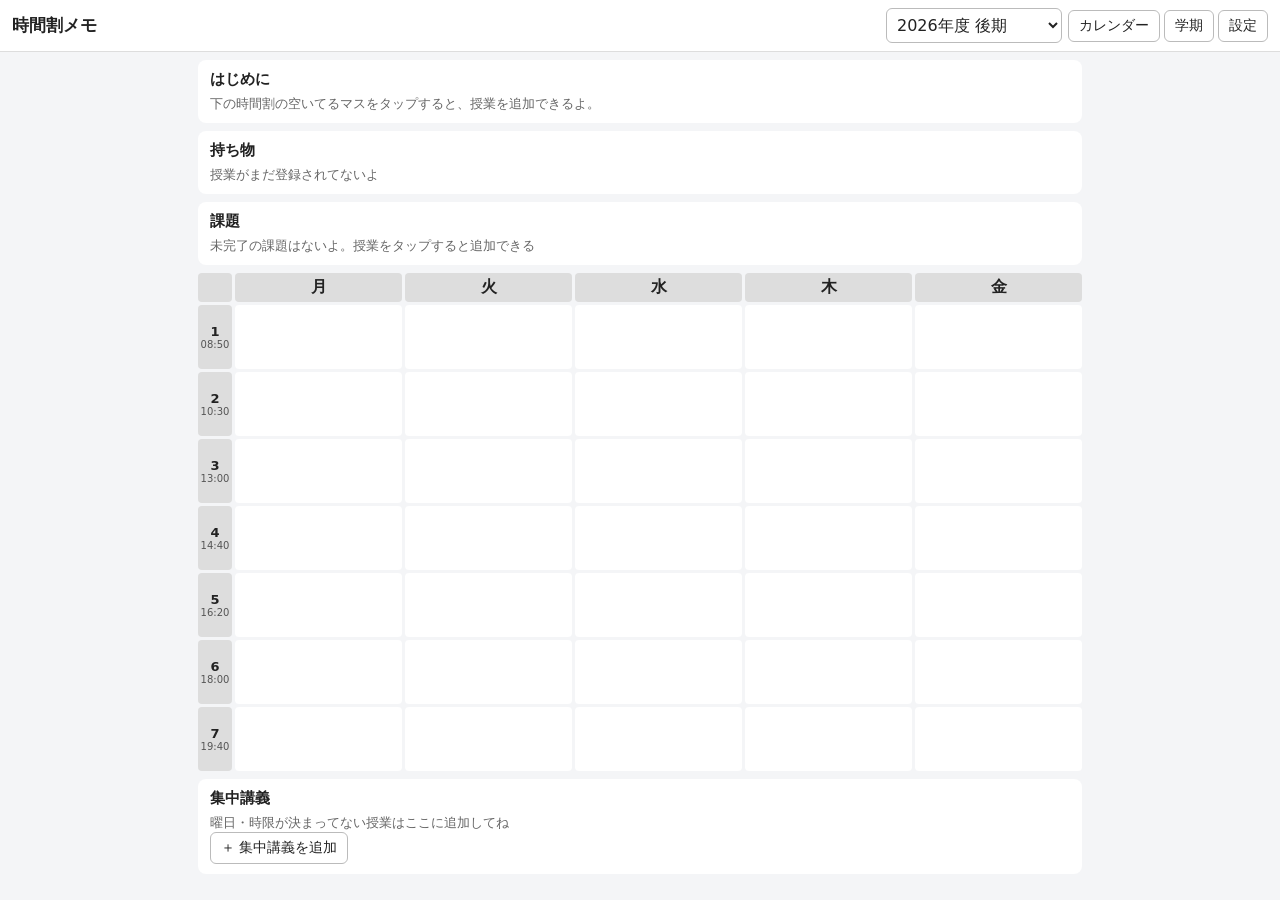
==== gray.html @ 5c53b345 "Add files via upload" ====
<!DOCTYPE html>
<html lang="ja">
<head>
<meta charset="UTF-8">
<meta name="viewport" content="width=device-width,initial-scale=1">
<meta name="apple-mobile-web-app-title" content="時間割メモ">
<link rel="apple-touch-icon" href="icon-gray.png">
<title>時間割メモ</title>
<style>
  html, body { margin: 0; height: 100%; }
  iframe { display: block; width: 100%; height: 100%; border: 0; }
</style>
</head>
<body>
<iframe src="./" title="時間割メモ"></iframe>
</body>
</html>
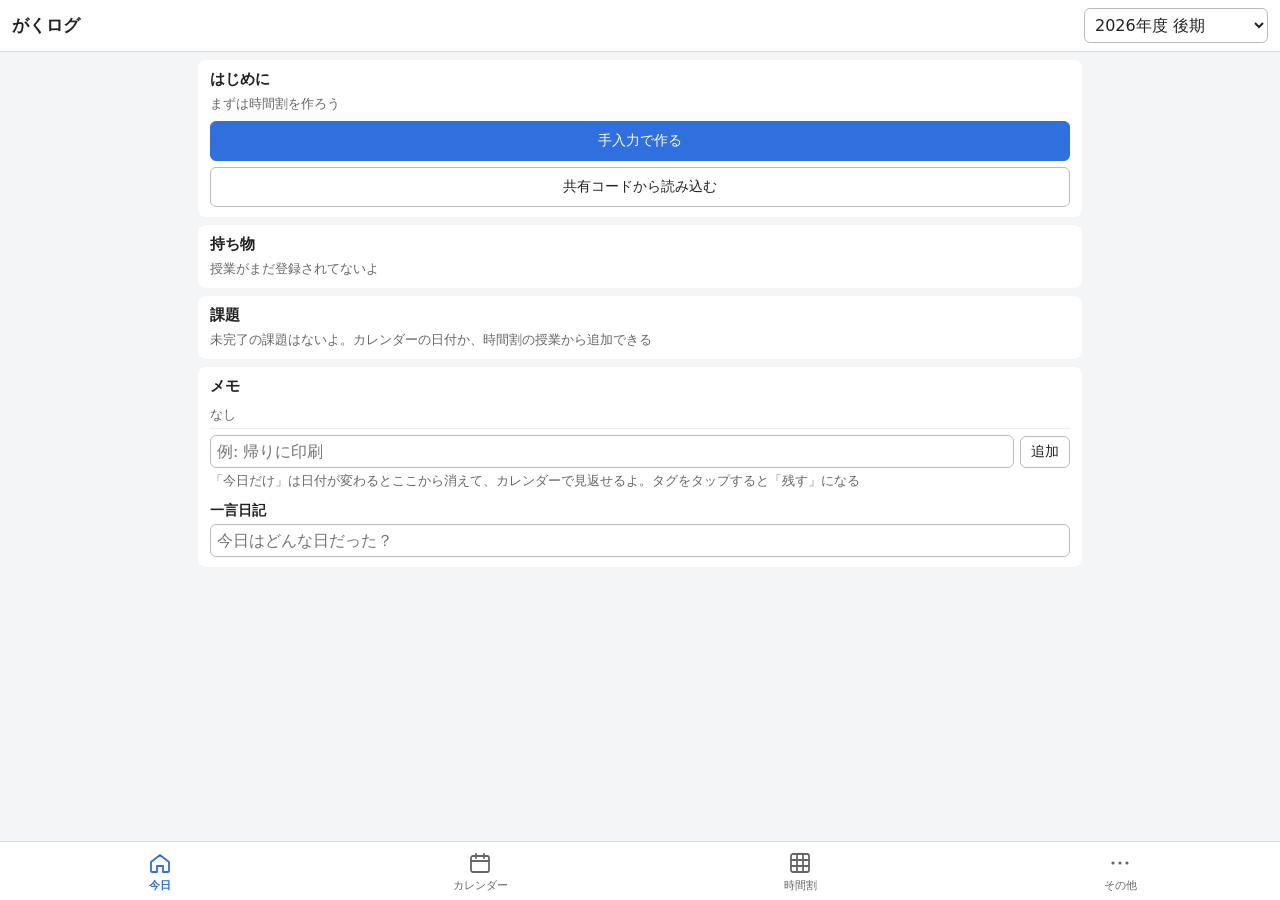
==== commit 41dc7d86: "Add files via upload" ====
--- a/gray.html
+++ b/gray.html
@@ -12,6 +12,6 @@
 </style>
 </head>
 <body>
-<iframe src="./" title="時間割メモ"></iframe>
+<iframe src="./" title="がくログ"></iframe>
 </body>
 </html>
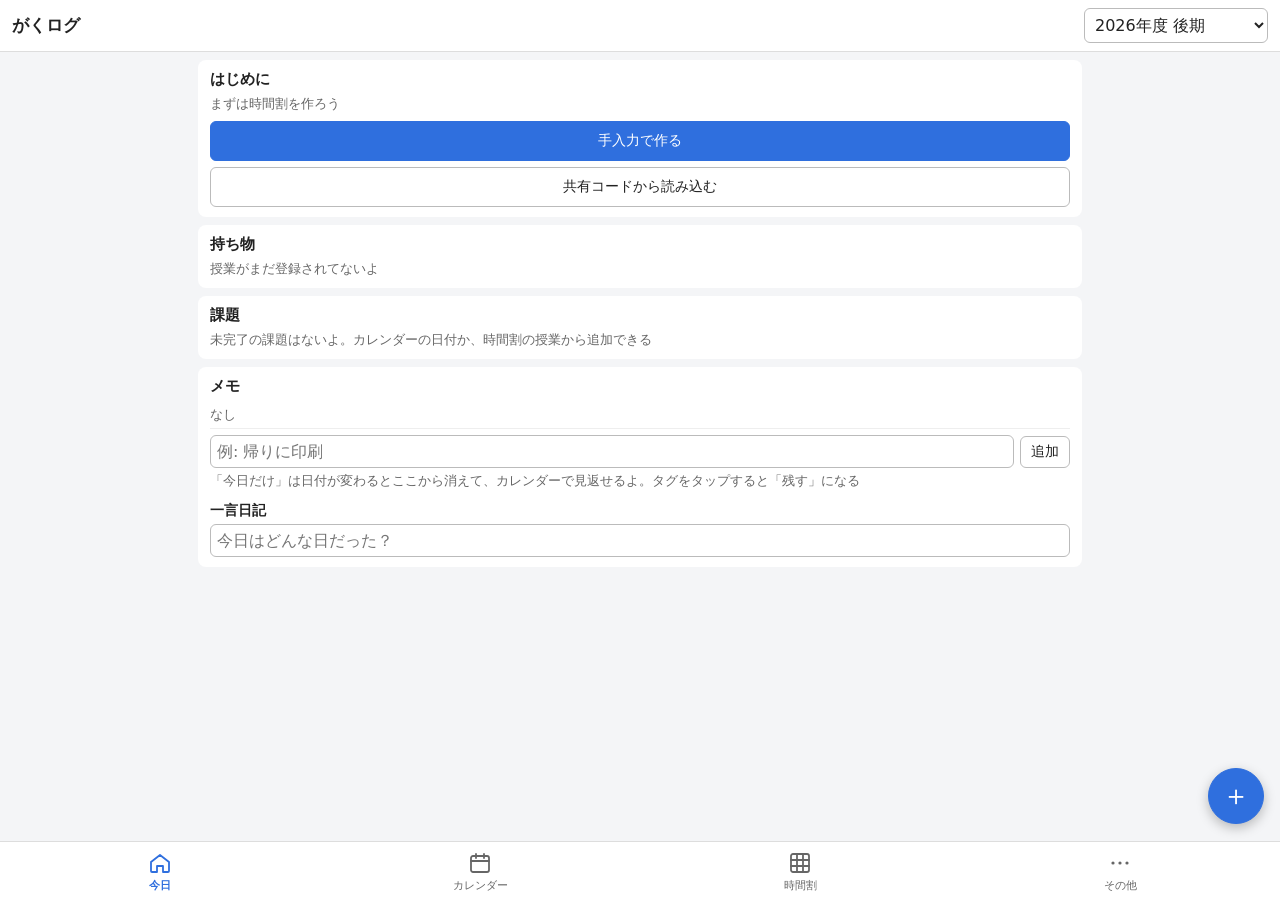
==== commit c847bdf2: "Add files via upload" ====
--- a/gray.html
+++ b/gray.html
@@ -3,9 +3,9 @@
 <head>
 <meta charset="UTF-8">
 <meta name="viewport" content="width=device-width,initial-scale=1">
-<meta name="apple-mobile-web-app-title" content="時間割メモ">
+<meta name="apple-mobile-web-app-title" content="がくログ">
 <link rel="apple-touch-icon" href="icon-gray.png">
-<title>時間割メモ</title>
+<title>がくログ</title>
 <style>
   html, body { margin: 0; height: 100%; }
   iframe { display: block; width: 100%; height: 100%; border: 0; }
